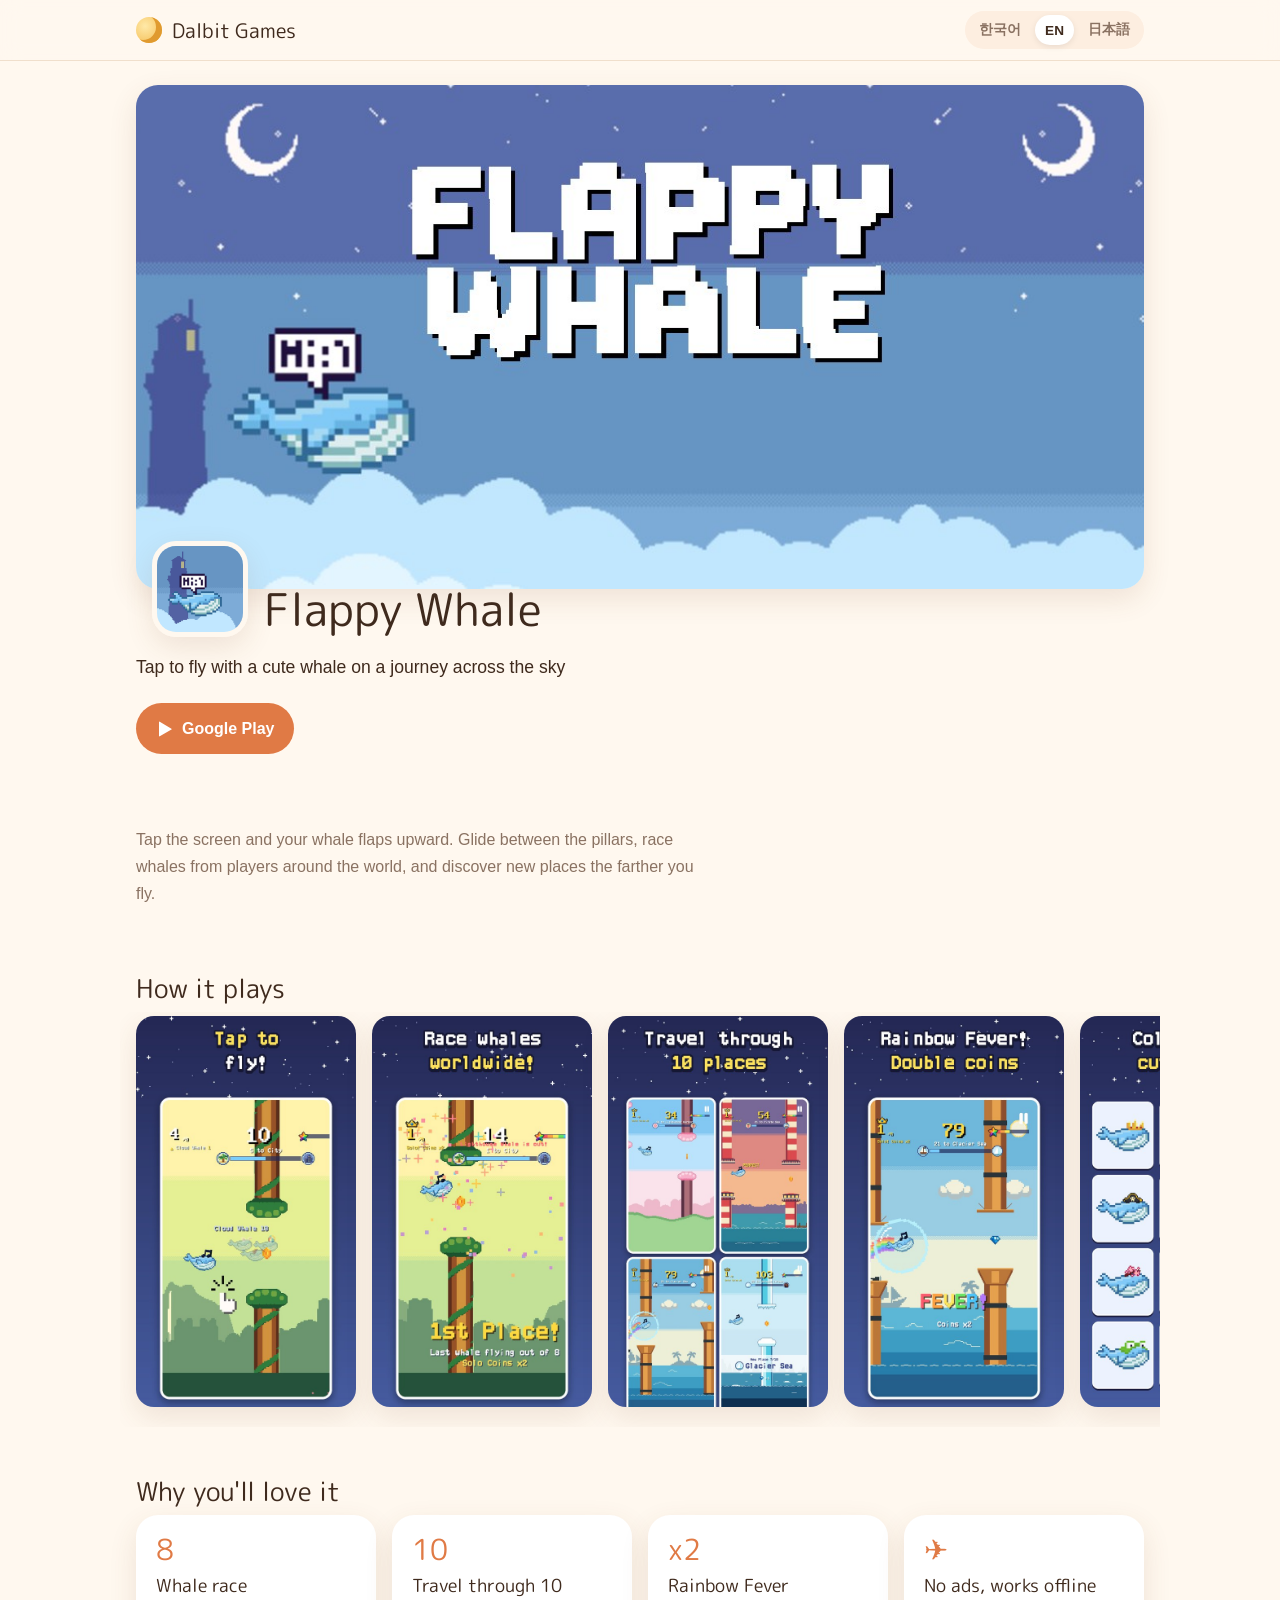
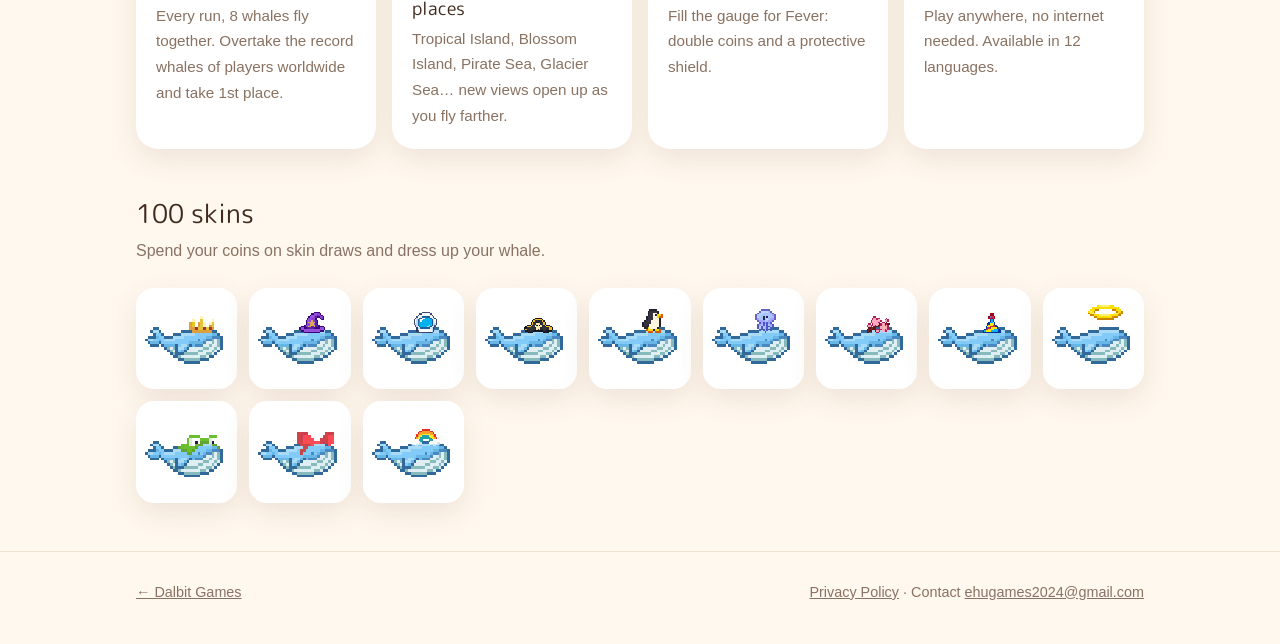
==== flappy-whale/index.html @ 242dcfde "2026.10.23" ====
<!doctype html>
<html lang="ko">
<head>
<meta charset="utf-8">
<meta name="viewport" content="width=device-width, initial-scale=1">
<title>난다고래 · Flappy Whale</title>
<meta name="description" content="톡 치면 날아오르는 귀여운 고래 게임. Tap to fly with a cute whale, race whales worldwide and collect 100 skins.">
<meta property="og:title" content="난다고래 · Flappy Whale">
<meta property="og:description" content="톡 치면 날아오르는 귀여운 고래 게임">
<meta property="og:image" content="https://dalbitgames2024.github.io/assets/games/whale-banner-en.jpg">
<meta property="og:type" content="website">
<link rel="icon" href="../assets/favicon.png">
<link rel="preconnect" href="https://fonts.googleapis.com">
<link rel="preconnect" href="https://fonts.gstatic.com" crossorigin>
<link href="https://fonts.googleapis.com/css2?family=Jua&family=M+PLUS+Rounded+1c:wght@700&display=swap" rel="stylesheet">
<link rel="stylesheet" href="../assets/site.css">
<style>
  /* 도트 그림이라 늘릴 때 흐려지지 않게 */
  .cats img { image-rendering: pixelated; }
</style>
<script>
window.I18N = {
  ko: {
    "page.title": "난다고래 · Flappy Whale",
    "studio": "달빛 게임즈",
    "name": "난다고래",
    "tag": "톡 치면 날아오르는 귀여운 고래와 하늘 여행",
    "play": "Google Play",
    "lead": "화면을 톡 치면 고래가 날아올라요. 기둥 사이를 지나며 전 세계 플레이어의 고래와 레이스하고, 멀리 날수록 새로운 장소가 나타나요.",
    "shots.title": "이렇게 놀아요",
    "f.title": "난다고래의 즐거움",
    "f1.t": "고래 떼 레이스", "f1.d": "매 판 8마리 고래가 함께 날아요. 전 세계 플레이어의 기록 고래를 추월해 1등을 차지하세요.",
    "f2.t": "10곳의 장소 여행", "f2.d": "열대 섬, 벚꽃 섬, 해적 바다, 빙하 바다… 멀리 갈수록 새로운 풍경이 열려요.",
    "f3.t": "무지개 피버", "f3.d": "게이지를 가득 채우면 피버! 코인 2배에 보호막까지.",
    "f4.t": "광고 없이, 오프라인으로", "f4.d": "인터넷이 없어도 할 수 있어요. 12개 언어 지원.",
    "skins.title": "스킨 100종",
    "skins.sub": "모은 코인으로 스킨을 뽑아 고래를 꾸며요.",
    "shot1": "톡 치면 날아올라요", "shot2": "고래 떼 레이스", "shot3": "10곳의 장소", "shot4": "무지개 피버", "shot5": "스킨 100종", "shot6": "결과와 랭킹",
    "back": "← 달빛 게임즈",
    "privacy": "개인정보처리방침",
    "contact": "문의"
  },
  en: {
    "page.title": "Flappy Whale · Tap to fly",
    "studio": "Dalbit Games",
    "name": "Flappy Whale",
    "tag": "Tap to fly with a cute whale on a journey across the sky",
    "play": "Google Play",
    "lead": "Tap the screen and your whale flaps upward. Glide between the pillars, race whales from players around the world, and discover new places the farther you fly.",
    "shots.title": "How it plays",
    "f.title": "Why you'll love it",
    "f1.t": "Whale race", "f1.d": "Every run, 8 whales fly together. Overtake the record whales of players worldwide and take 1st place.",
    "f2.t": "Travel through 10 places", "f2.d": "Tropical Island, Blossom Island, Pirate Sea, Glacier Sea… new views open up as you fly farther.",
    "f3.t": "Rainbow Fever", "f3.d": "Fill the gauge for Fever: double coins and a protective shield.",
    "f4.t": "No ads, works offline", "f4.d": "Play anywhere, no internet needed. Available in 12 languages.",
    "skins.title": "100 skins",
    "skins.sub": "Spend your coins on skin draws and dress up your whale.",
    "shot1": "Tap to fly", "shot2": "Whale race", "shot3": "10 places", "shot4": "Rainbow Fever", "shot5": "100 skins", "shot6": "Results and ranking",
    "back": "← Dalbit Games",
    "privacy": "Privacy Policy",
    "contact": "Contact"
  },
  ja: {
    "page.title": "Flappy Whale · タップで飛ぼう",
    "studio": "Dalbit Games",
    "name": "Flappy Whale",
    "tag": "タップで飛び上がるかわいいクジラと空の旅",
    "play": "Google Play",
    "lead": "画面をタップするとクジラが飛び上がります。柱の間をくぐり抜けて世界中のプレイヤーのクジラとレースし、遠くへ飛ぶほど新しい場所が現れます。",
    "shots.title": "あそびかた",
    "f.title": "Flappy Whale のたのしさ",
    "f1.t": "クジラの群れレース", "f1.d": "毎回8頭のクジラがいっしょに飛びます。世界中のプレイヤーの記録クジラを追い抜いて1位をめざそう。",
    "f2.t": "10か所をめぐる旅", "f2.d": "南の島、桜の島、海賊の海、氷河の海…遠くへ行くほど新しい景色が広がります。",
    "f3.t": "レインボーフィーバー", "f3.d": "ゲージが満タンになるとフィーバー！コイン2倍にシールドつき。",
    "f4.t": "広告なし、オフラインでも", "f4.d": "インターネットがなくても遊べます。12言語に対応。",
    "skins.title": "スキン100種類",
    "skins.sub": "集めたコインでスキンガチャを回して、クジラを着せ替えよう。",
    "shot1": "タップで飛ぶ", "shot2": "クジラの群れレース", "shot3": "10か所の場所", "shot4": "レインボーフィーバー", "shot5": "スキン100種類", "shot6": "結果とランキング",
    "back": "← Dalbit Games",
    "privacy": "プライバシーポリシー",
    "contact": "お問い合わせ"
  }
};
</script>
<script src="../assets/i18n.js" defer></script>
</head>
<body>
<header class="top">
  <div class="wrap">
    <a class="brand" href="../"><span class="moon" aria-hidden="true"></span><span data-i18n="studio">달빛 게임즈</span></a>
    <div class="langs" role="group" aria-label="Language">
      <button type="button" data-lang="ko" aria-pressed="true">한국어</button>
      <button type="button" data-lang="en" aria-pressed="false">EN</button>
      <button type="button" data-lang="ja" aria-pressed="false">日本語</button>
    </div>
  </div>
</header>

<main class="wrap">
  <section class="hero">
    <div class="art"><img src="../assets/games/whale-banner-ko.jpg" data-i18n-src="../assets/games/whale-banner-{lang}.jpg" data-i18n-langs="ko,en" alt="" width="1024" height="500"></div>
    <div class="title">
      <img class="icon" src="../assets/games/whale-icon.png" alt="" width="96" height="96">
      <h1 data-i18n="name">난다고래</h1>
    </div>
    <p class="tag" data-i18n="tag">톡 치면 날아오르는 귀여운 고래와 하늘 여행</p>
    <div class="cta">
      <a class="btn" href="https://play.google.com/store/apps/details?id=com.EHUGames.FlappyWhale"><svg viewBox="0 0 24 24" aria-hidden="true"><path fill="currentColor" d="M4 2.8v18.4c0 .5.5.8 1 .6l15.6-9a.7.7 0 0 0 0-1.2L5 2.2c-.5-.2-1 .1-1 .6Z"/></svg><span data-i18n="play">Google Play</span></a>
    </div>
  </section>

  <section class="section">
    <p class="lead" data-i18n="lead">화면을 톡 치면 고래가 날아올라요. 기둥 사이를 지나며 전 세계 플레이어의 고래와 레이스하고, 멀리 날수록 새로운 장소가 나타나요.</p>
  </section>

  <section class="section" style="padding-top:0">
    <h2 data-i18n="shots.title">이렇게 놀아요</h2>
    <div class="shots">
      <img src="shots/ko/1.jpg" data-i18n-src="shots/{lang}/1.jpg" data-i18n-langs="ko,en" data-i18n-alt="shot1" alt="톡 치면 날아올라요" width="540" height="960" loading="lazy">
      <img src="shots/ko/2.jpg" data-i18n-src="shots/{lang}/2.jpg" data-i18n-langs="ko,en" data-i18n-alt="shot2" alt="고래 떼 레이스" width="540" height="960" loading="lazy">
      <img src="shots/ko/3.jpg" data-i18n-src="shots/{lang}/3.jpg" data-i18n-langs="ko,en" data-i18n-alt="shot3" alt="10곳의 장소" width="540" height="960" loading="lazy">
      <img src="shots/ko/4.jpg" data-i18n-src="shots/{lang}/4.jpg" data-i18n-langs="ko,en" data-i18n-alt="shot4" alt="무지개 피버" width="540" height="960" loading="lazy">
      <img src="shots/ko/5.jpg" data-i18n-src="shots/{lang}/5.jpg" data-i18n-langs="ko,en" data-i18n-alt="shot5" alt="스킨 100종" width="540" height="960" loading="lazy">
      <img src="shots/ko/6.jpg" data-i18n-src="shots/{lang}/6.jpg" data-i18n-langs="ko,en" data-i18n-alt="shot6" alt="결과와 랭킹" width="540" height="960" loading="lazy">
    </div>
  </section>

  <section class="section" style="padding-top:0">
    <h2 data-i18n="f.title">난다고래의 즐거움</h2>
    <div class="features">
      <div class="feature"><div class="num">8</div><h3 data-i18n="f1.t">고래 떼 레이스</h3><p data-i18n="f1.d">매 판 8마리 고래가 함께 날아요. 전 세계 플레이어의 기록 고래를 추월해 1등을 차지하세요.</p></div>
      <div class="feature"><div class="num">10</div><h3 data-i18n="f2.t">10곳의 장소 여행</h3><p data-i18n="f2.d">열대 섬, 벚꽃 섬, 해적 바다, 빙하 바다… 멀리 갈수록 새로운 풍경이 열려요.</p></div>
      <div class="feature"><div class="num">x2</div><h3 data-i18n="f3.t">무지개 피버</h3><p data-i18n="f3.d">게이지를 가득 채우면 피버! 코인 2배에 보호막까지.</p></div>
      <div class="feature"><div class="num">✈</div><h3 data-i18n="f4.t">광고 없이, 오프라인으로</h3><p data-i18n="f4.d">인터넷이 없어도 할 수 있어요. 12개 언어 지원.</p></div>
    </div>
  </section>

  <section class="section" style="padding-top:0">
    <h2 data-i18n="skins.title">스킨 100종</h2>
    <p class="sub" data-i18n="skins.sub">모은 코인으로 스킨을 뽑아 고래를 꾸며요.</p>
    <div class="cats">
      <img src="skins/crown.png" alt="" loading="lazy">
      <img src="skins/wizardhat.png" alt="" loading="lazy">
      <img src="skins/astronaut.png" alt="" loading="lazy">
      <img src="skins/piratehat.png" alt="" loading="lazy">
      <img src="skins/penguin.png" alt="" loading="lazy">
      <img src="skins/jellyfish.png" alt="" loading="lazy">
      <img src="skins/cherryblossom.png" alt="" loading="lazy">
      <img src="skins/partyhat.png" alt="" loading="lazy">
      <img src="skins/halo.png" alt="" loading="lazy">
      <img src="skins/frog.png" alt="" loading="lazy">
      <img src="skins/ribbon1.png" alt="" loading="lazy">
      <img src="skins/rainbow.png" alt="" loading="lazy">
    </div>
  </section>
</main>

<footer class="foot">
  <div class="wrap">
    <a href="../" data-i18n="back">← 달빛 게임즈</a>
    <span><a href="privacy/" data-i18n="privacy">개인정보처리방침</a> · <span data-i18n="contact">문의</span> <a href="mailto:ehugames2024@gmail.com">ehugames2024@gmail.com</a></span>
  </div>
</footer>
</body>
</html>
---- assets/site.css ----
/* 달빛 게임즈 사이트 공통 스타일. 색은 :root 토큰만 바꾸면 전체가 따라간다. */
:root {
  --bg: #fff8ef;
  --bg-soft: #fdeee0;
  --card: #ffffff;
  --fg: #3f2a1d;
  --muted: #8a7262;
  --line: #f0dfcc;
  --accent: #e07a45;
  --accent-fg: #ffffff;
  --pink: #f6cfc6;
  --shadow: 0 10px 28px rgba(120, 72, 40, 0.12);
  --radius: 22px;
  --font-head: "Jua", "M PLUS Rounded 1c", system-ui, sans-serif;
  --font-body: -apple-system, "Segoe UI", "Apple SD Gothic Neo", "Malgun Gothic", "Hiragino Sans", "Yu Gothic", sans-serif;
}
@media (prefers-color-scheme: dark) {
  :root {
    --bg: #1d1713;
    --bg-soft: #261e19;
    --card: #2b221c;
    --fg: #f3e7da;
    --muted: #b9a593;
    --line: #3b2f27;
    --accent: #f0915e;
    --accent-fg: #2a1a10;
    --pink: #5a3a35;
    --shadow: 0 10px 28px rgba(0, 0, 0, 0.35);
  }
}
html:lang(ja) { --font-head: "M PLUS Rounded 1c", system-ui, sans-serif; }
html:lang(en) { --font-head: "M PLUS Rounded 1c", "Jua", system-ui, sans-serif; }

* { box-sizing: border-box; }
html { -webkit-text-size-adjust: 100%; }
body {
  margin: 0;
  background: var(--bg);
  color: var(--fg);
  font: 16px/1.7 var(--font-body);
}
/* width/height 속성은 레이아웃 흔들림 방지용으로만 쓰고, 실제 높이는 비율(aspect-ratio)이나 원본 비율을 따른다 */
img { max-width: 100%; height: auto; display: block; }
a { color: var(--accent); }
.wrap { max-width: 1040px; margin: 0 auto; padding: 0 16px; }

/* 상단 바 */
.top { position: sticky; top: 0; z-index: 10; background: color-mix(in srgb, var(--bg) 88%, transparent); backdrop-filter: blur(10px); border-bottom: 1px solid var(--line); }
.top .wrap { display: flex; align-items: center; justify-content: space-between; height: 60px; gap: 12px; }
.brand { display: flex; align-items: center; gap: 10px; font-family: var(--font-head); font-size: 1.25rem; color: var(--fg); text-decoration: none; white-space: nowrap; }
.brand .moon { width: 26px; height: 26px; border-radius: 50%; background: radial-gradient(circle at 35% 35%, #ffe9a8, #f3b84a); box-shadow: inset -6px -3px 0 0 #e09a2f; flex: none; }
.langs { display: flex; gap: 4px; background: var(--bg-soft); padding: 4px; border-radius: 999px; }
.langs button { border: 0; background: none; color: var(--muted); font: 600 0.85rem var(--font-body); padding: 6px 10px; border-radius: 999px; cursor: pointer; }
.langs button[aria-pressed="true"] { background: var(--card); color: var(--fg); box-shadow: 0 2px 6px rgba(0, 0, 0, 0.08); }

h1, h2, h3 { font-family: var(--font-head); font-weight: 400; line-height: 1.25; margin: 0; }
.section { padding: 48px 0; }
.section h2 { font-size: 1.6rem; margin-bottom: 8px; }
.section .sub { color: var(--muted); margin: 0 0 24px; }

/* 버튼 */
.btn { display: inline-flex; align-items: center; gap: 8px; padding: 12px 20px; border-radius: 999px; font-weight: 700; text-decoration: none; background: var(--accent); color: var(--accent-fg); border: 0; }
.btn.ghost { background: var(--bg-soft); color: var(--fg); }
.btn[aria-disabled="true"] { background: var(--line); color: var(--muted); cursor: default; }
.btn svg { width: 18px; height: 18px; flex: none; }

/* 첫 페이지 소개 */
.intro { padding: 56px 0 24px; text-align: center; }
.intro h1 { font-size: clamp(2rem, 6vw, 3rem); }
.intro p { color: var(--muted); margin: 12px auto 0; max-width: 32em; }

/* 게임 카드 */
.games { display: grid; grid-template-columns: repeat(auto-fill, minmax(290px, 1fr)); gap: 24px; padding: 24px 0 64px; }
.game { background: var(--card); border-radius: var(--radius); overflow: hidden; box-shadow: var(--shadow); display: flex; flex-direction: column; }
.game .banner { aspect-ratio: 1024 / 500; width: 100%; object-fit: cover; background: var(--bg-soft); }
.game .body { padding: 0 20px 20px; display: flex; flex-direction: column; gap: 10px; flex: 1; }
/* 아이콘만 배너에 걸치고, 제목은 배너 아래에서 시작해 길어지면 아래로 늘어난다 */
.game .head { display: flex; align-items: flex-start; gap: 12px; margin-top: -28px; }
.game .icon { width: 72px; height: 72px; border-radius: 18px; border: 4px solid var(--card); background: var(--card); box-shadow: 0 4px 12px rgba(0, 0, 0, 0.12); flex: none; }
.game h3 { font-size: 1.3rem; padding-top: 34px; }
.game p { margin: 0; color: var(--muted); font-size: 0.95rem; flex: 1; }
.game .links { display: flex; flex-wrap: wrap; gap: 8px; align-items: center; }
.game .links .small { font-size: 0.85rem; color: var(--muted); }
.badge { display: inline-block; font: 700 0.75rem var(--font-body); padding: 3px 10px; border-radius: 999px; background: var(--pink); color: var(--fg); vertical-align: middle; }

/* 정리냥 소개 */
.hero { padding: 24px 0 8px; }
.hero .art { border-radius: var(--radius); overflow: hidden; box-shadow: var(--shadow); aspect-ratio: 2 / 1; }
.hero .art img { width: 100%; height: 100%; object-fit: cover; }
.hero .title { display: flex; align-items: center; gap: 16px; margin-top: -48px; padding: 0 16px; position: relative; }
.hero .title .icon { width: 96px; height: 96px; border-radius: 24px; border: 5px solid var(--bg); box-shadow: var(--shadow); flex: none; }
.hero .title h1 { font-size: clamp(1.9rem, 6vw, 2.8rem); margin-top: 40px; }
.hero .tag { font-size: 1.1rem; margin: 16px 0 20px; }
.hero .cta { display: flex; flex-wrap: wrap; gap: 10px; align-items: center; }
.lead { max-width: 36em; color: var(--muted); }

.shots { display: flex; gap: 16px; overflow-x: auto; scroll-snap-type: x mandatory; padding: 4px 16px 20px; margin: 0 -16px; }
.shots img { width: 220px; aspect-ratio: 9 / 16; border-radius: 18px; box-shadow: var(--shadow); scroll-snap-align: center; flex: none; background: var(--bg-soft); }

.features { display: grid; grid-template-columns: repeat(auto-fill, minmax(220px, 1fr)); gap: 16px; }
.feature { background: var(--card); border-radius: var(--radius); padding: 20px; box-shadow: var(--shadow); }
.feature .num { font-family: var(--font-head); font-size: 1.8rem; color: var(--accent); line-height: 1; }
.feature h3 { font-size: 1.15rem; margin: 10px 0 6px; }
.feature p { margin: 0; color: var(--muted); font-size: 0.95rem; }

.cats { display: grid; grid-template-columns: repeat(auto-fill, minmax(96px, 1fr)); gap: 12px; }
.cats img { width: 100%; aspect-ratio: 1; object-fit: contain; background: var(--card); border-radius: 18px; padding: 6px; box-shadow: var(--shadow); }

/* 아래 */
.foot { border-top: 1px solid var(--line); padding: 28px 0 40px; color: var(--muted); font-size: 0.9rem; }
.foot .wrap { display: flex; flex-wrap: wrap; gap: 8px 20px; justify-content: space-between; }
.foot a { color: var(--muted); }

@media (max-width: 520px) {
  .hero .title { margin-top: -36px; padding: 0 8px; }
  .hero .title .icon { width: 76px; height: 76px; border-radius: 20px; }
  .hero .title h1 { margin-top: 30px; }
  .shots img { width: 180px; }
}
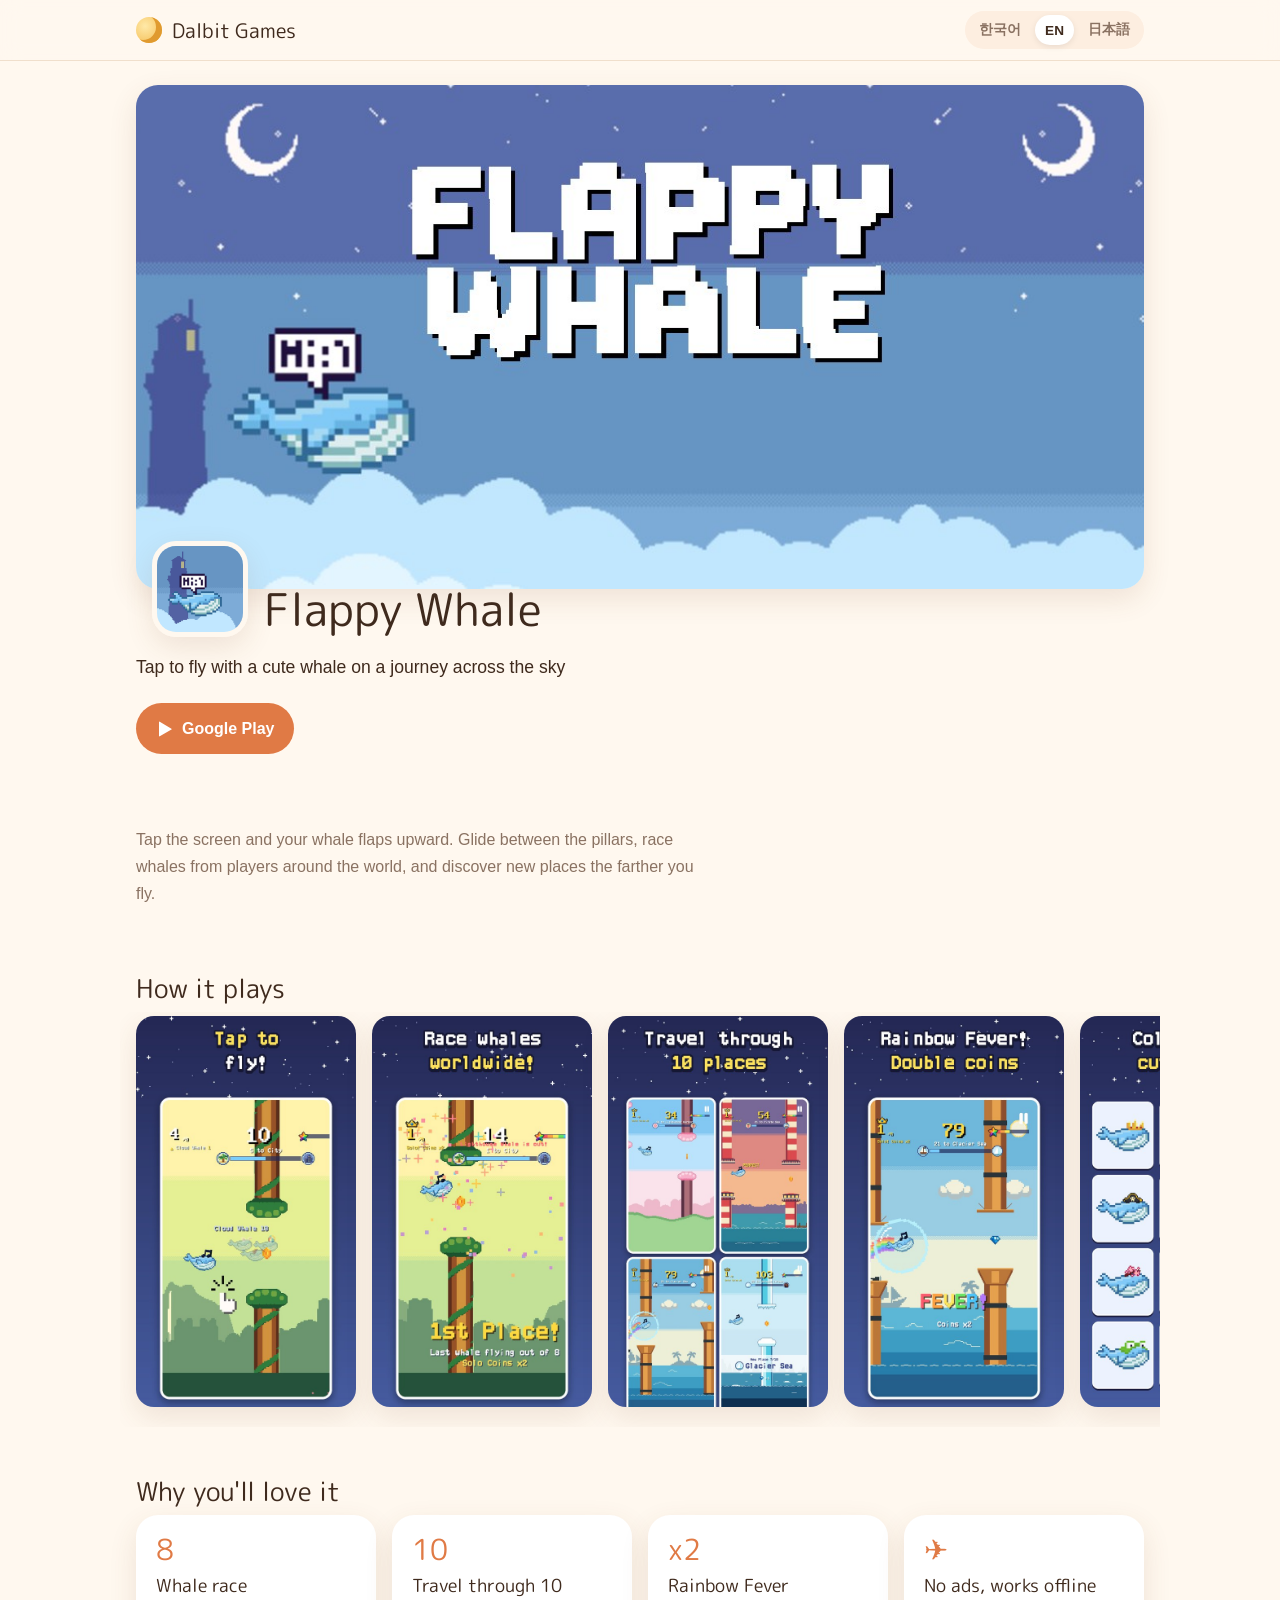
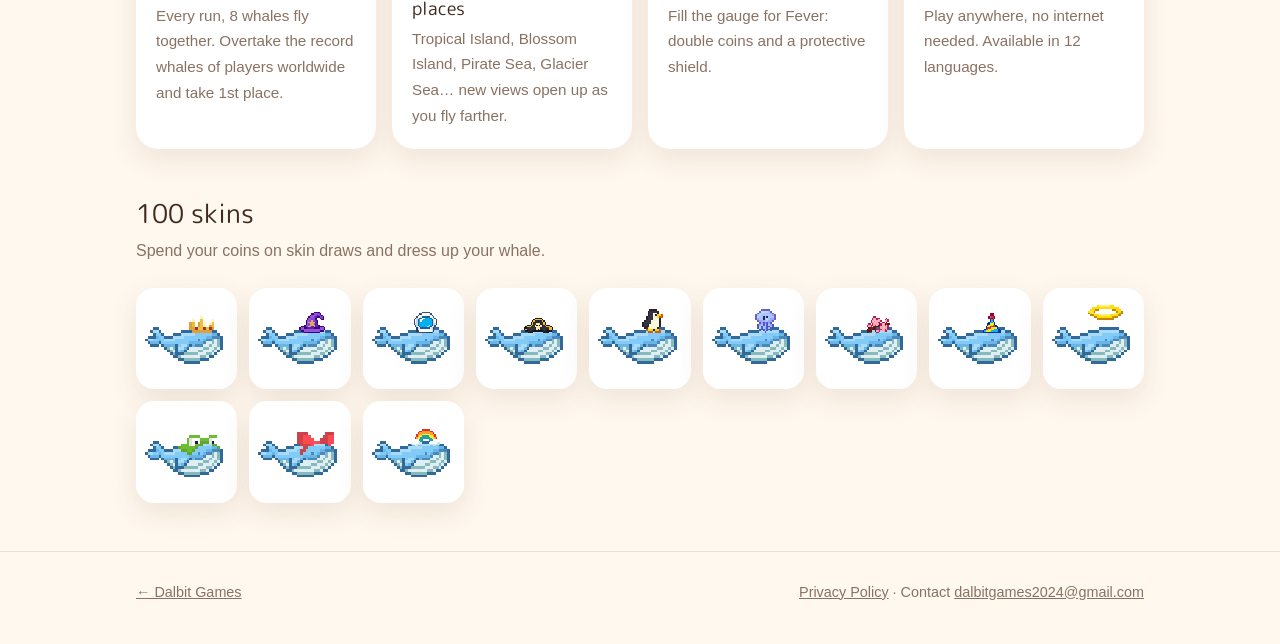
==== commit 808ce72d: "난다고래: 문의 메일 dalbitgames2024@gmail.com, 개인정보처리방침에 클라우드 저장(Play 게임즈 저장된 게임)·단지 알림 추가, 시행일 2026-10-24 C" ====
--- a/flappy-whale/index.html
+++ b/flappy-whale/index.html
@@ -158,7 +158,7 @@
 <footer class="foot">
   <div class="wrap">
     <a href="../" data-i18n="back">← 달빛 게임즈</a>
-    <span><a href="privacy/" data-i18n="privacy">개인정보처리방침</a> · <span data-i18n="contact">문의</span> <a href="mailto:ehugames2024@gmail.com">ehugames2024@gmail.com</a></span>
+    <span><a href="privacy/" data-i18n="privacy">개인정보처리방침</a> · <span data-i18n="contact">문의</span> <a href="mailto:dalbitgames2024@gmail.com">dalbitgames2024@gmail.com</a></span>
   </div>
 </footer>
 </body>
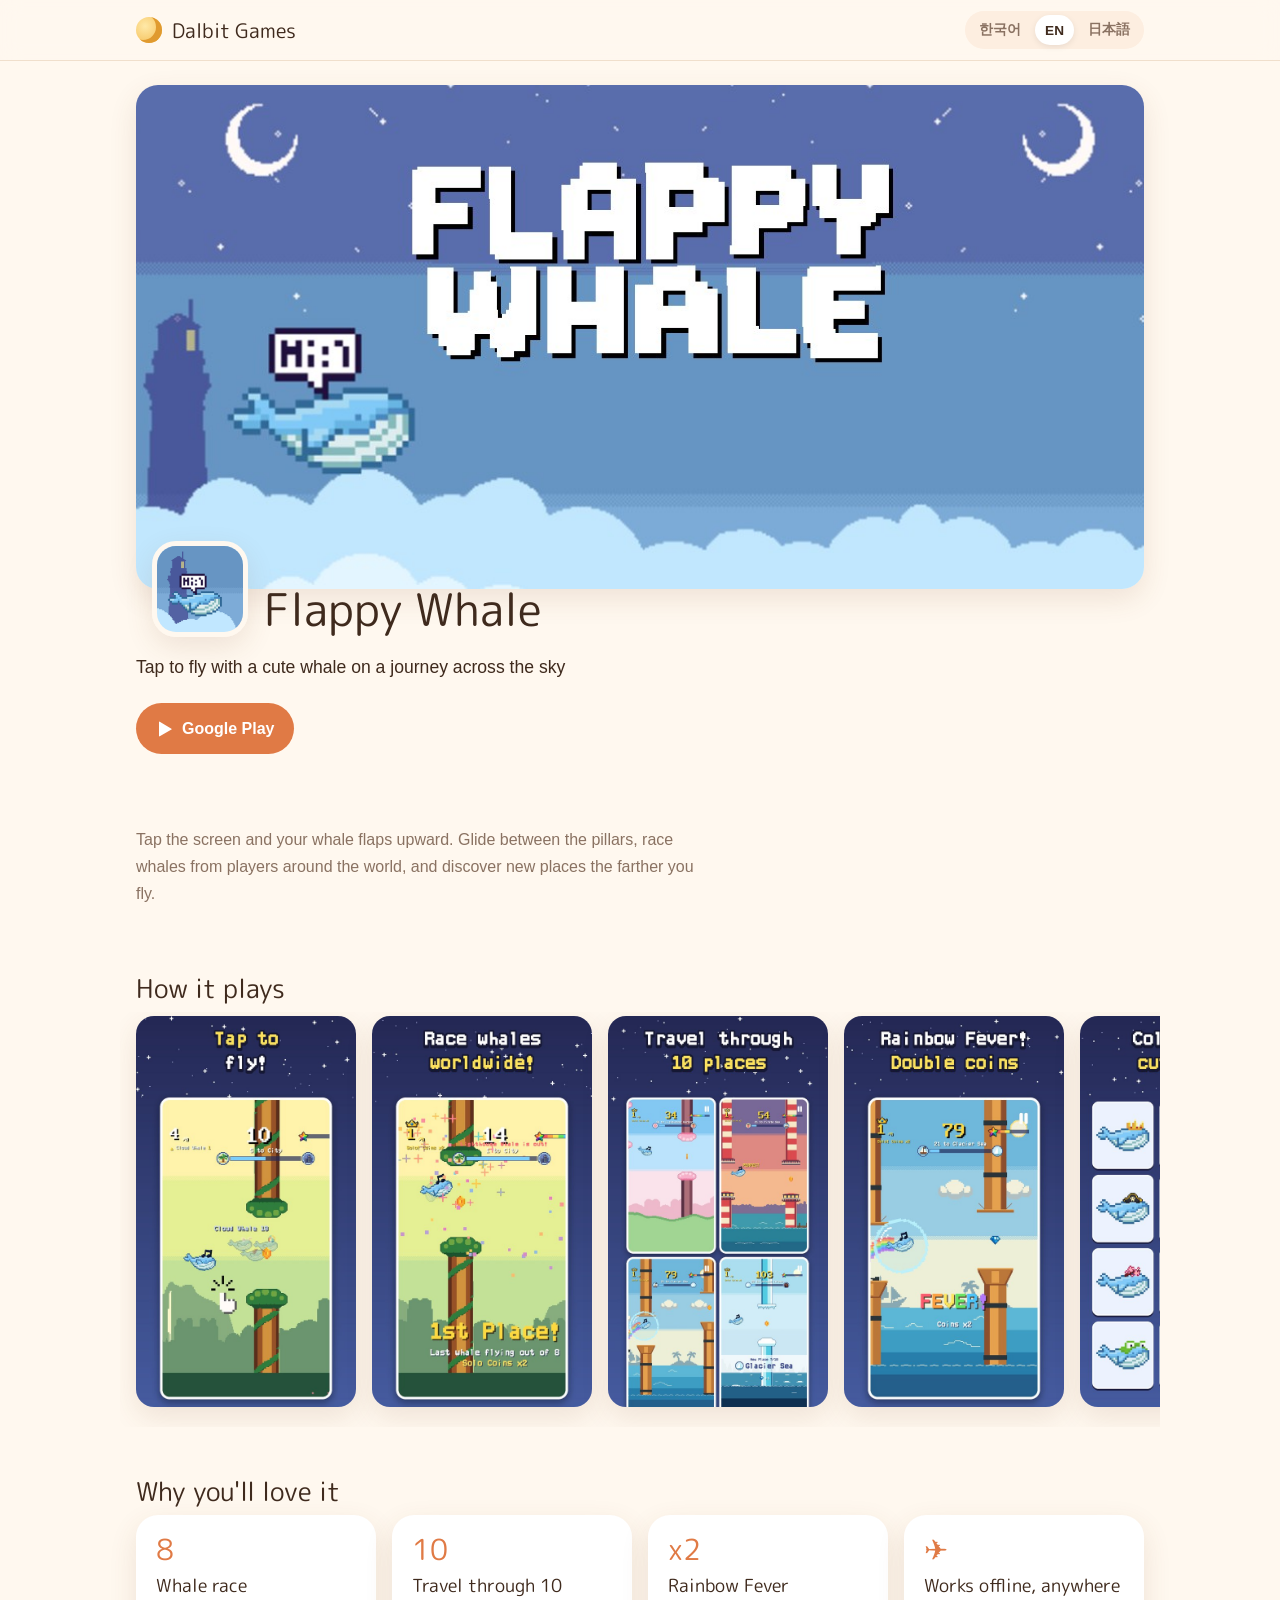
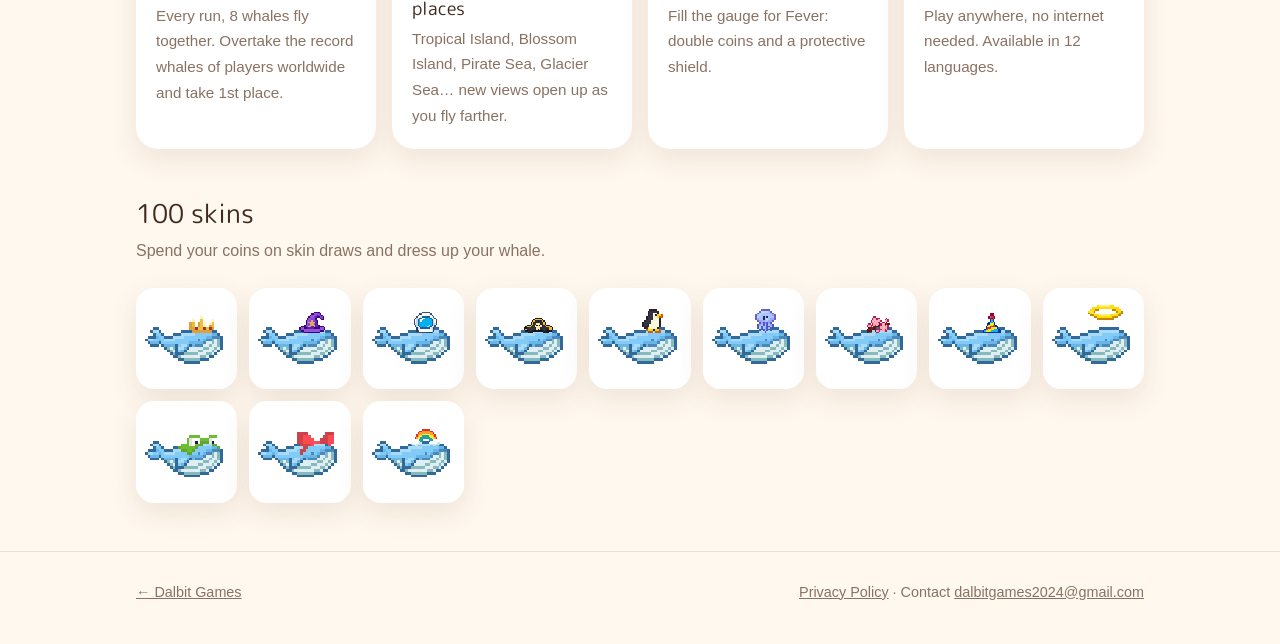
==== commit 4606934d: "난다고래: 개인정보처리방침에 광고(AdMob·Unity Ads, 유럽 동의·광고 개인정보)·Firebase 애널리틱스(앱 사용 기록·기기 정보·광고 ID, 최대 14개월 보관) 추" ====
--- a/flappy-whale/index.html
+++ b/flappy-whale/index.html
@@ -32,7 +32,7 @@
     "f1.t": "고래 떼 레이스", "f1.d": "매 판 8마리 고래가 함께 날아요. 전 세계 플레이어의 기록 고래를 추월해 1등을 차지하세요.",
     "f2.t": "10곳의 장소 여행", "f2.d": "열대 섬, 벚꽃 섬, 해적 바다, 빙하 바다… 멀리 갈수록 새로운 풍경이 열려요.",
     "f3.t": "무지개 피버", "f3.d": "게이지를 가득 채우면 피버! 코인 2배에 보호막까지.",
-    "f4.t": "광고 없이, 오프라인으로", "f4.d": "인터넷이 없어도 할 수 있어요. 12개 언어 지원.",
+    "f4.t": "오프라인으로 어디서나", "f4.d": "인터넷이 없어도 할 수 있어요. 12개 언어 지원.",
     "skins.title": "스킨 100종",
     "skins.sub": "모은 코인으로 스킨을 뽑아 고래를 꾸며요.",
     "shot1": "톡 치면 날아올라요", "shot2": "고래 떼 레이스", "shot3": "10곳의 장소", "shot4": "무지개 피버", "shot5": "스킨 100종", "shot6": "결과와 랭킹",
@@ -52,7 +52,7 @@
     "f1.t": "Whale race", "f1.d": "Every run, 8 whales fly together. Overtake the record whales of players worldwide and take 1st place.",
     "f2.t": "Travel through 10 places", "f2.d": "Tropical Island, Blossom Island, Pirate Sea, Glacier Sea… new views open up as you fly farther.",
     "f3.t": "Rainbow Fever", "f3.d": "Fill the gauge for Fever: double coins and a protective shield.",
-    "f4.t": "No ads, works offline", "f4.d": "Play anywhere, no internet needed. Available in 12 languages.",
+    "f4.t": "Works offline, anywhere", "f4.d": "Play anywhere, no internet needed. Available in 12 languages.",
     "skins.title": "100 skins",
     "skins.sub": "Spend your coins on skin draws and dress up your whale.",
     "shot1": "Tap to fly", "shot2": "Whale race", "shot3": "10 places", "shot4": "Rainbow Fever", "shot5": "100 skins", "shot6": "Results and ranking",
@@ -72,7 +72,7 @@
     "f1.t": "クジラの群れレース", "f1.d": "毎回8頭のクジラがいっしょに飛びます。世界中のプレイヤーの記録クジラを追い抜いて1位をめざそう。",
     "f2.t": "10か所をめぐる旅", "f2.d": "南の島、桜の島、海賊の海、氷河の海…遠くへ行くほど新しい景色が広がります。",
     "f3.t": "レインボーフィーバー", "f3.d": "ゲージが満タンになるとフィーバー！コイン2倍にシールドつき。",
-    "f4.t": "広告なし、オフラインでも", "f4.d": "インターネットがなくても遊べます。12言語に対応。",
+    "f4.t": "オフラインでどこでも", "f4.d": "インターネットがなくても遊べます。12言語に対応。",
     "skins.title": "スキン100種類",
     "skins.sub": "集めたコインでスキンガチャを回して、クジラを着せ替えよう。",
     "shot1": "タップで飛ぶ", "shot2": "クジラの群れレース", "shot3": "10か所の場所", "shot4": "レインボーフィーバー", "shot5": "スキン100種類", "shot6": "結果とランキング",
@@ -131,7 +131,7 @@
       <div class="feature"><div class="num">8</div><h3 data-i18n="f1.t">고래 떼 레이스</h3><p data-i18n="f1.d">매 판 8마리 고래가 함께 날아요. 전 세계 플레이어의 기록 고래를 추월해 1등을 차지하세요.</p></div>
       <div class="feature"><div class="num">10</div><h3 data-i18n="f2.t">10곳의 장소 여행</h3><p data-i18n="f2.d">열대 섬, 벚꽃 섬, 해적 바다, 빙하 바다… 멀리 갈수록 새로운 풍경이 열려요.</p></div>
       <div class="feature"><div class="num">x2</div><h3 data-i18n="f3.t">무지개 피버</h3><p data-i18n="f3.d">게이지를 가득 채우면 피버! 코인 2배에 보호막까지.</p></div>
-      <div class="feature"><div class="num">✈</div><h3 data-i18n="f4.t">광고 없이, 오프라인으로</h3><p data-i18n="f4.d">인터넷이 없어도 할 수 있어요. 12개 언어 지원.</p></div>
+      <div class="feature"><div class="num">✈</div><h3 data-i18n="f4.t">오프라인으로 어디서나</h3><p data-i18n="f4.d">인터넷이 없어도 할 수 있어요. 12개 언어 지원.</p></div>
     </div>
   </section>
 
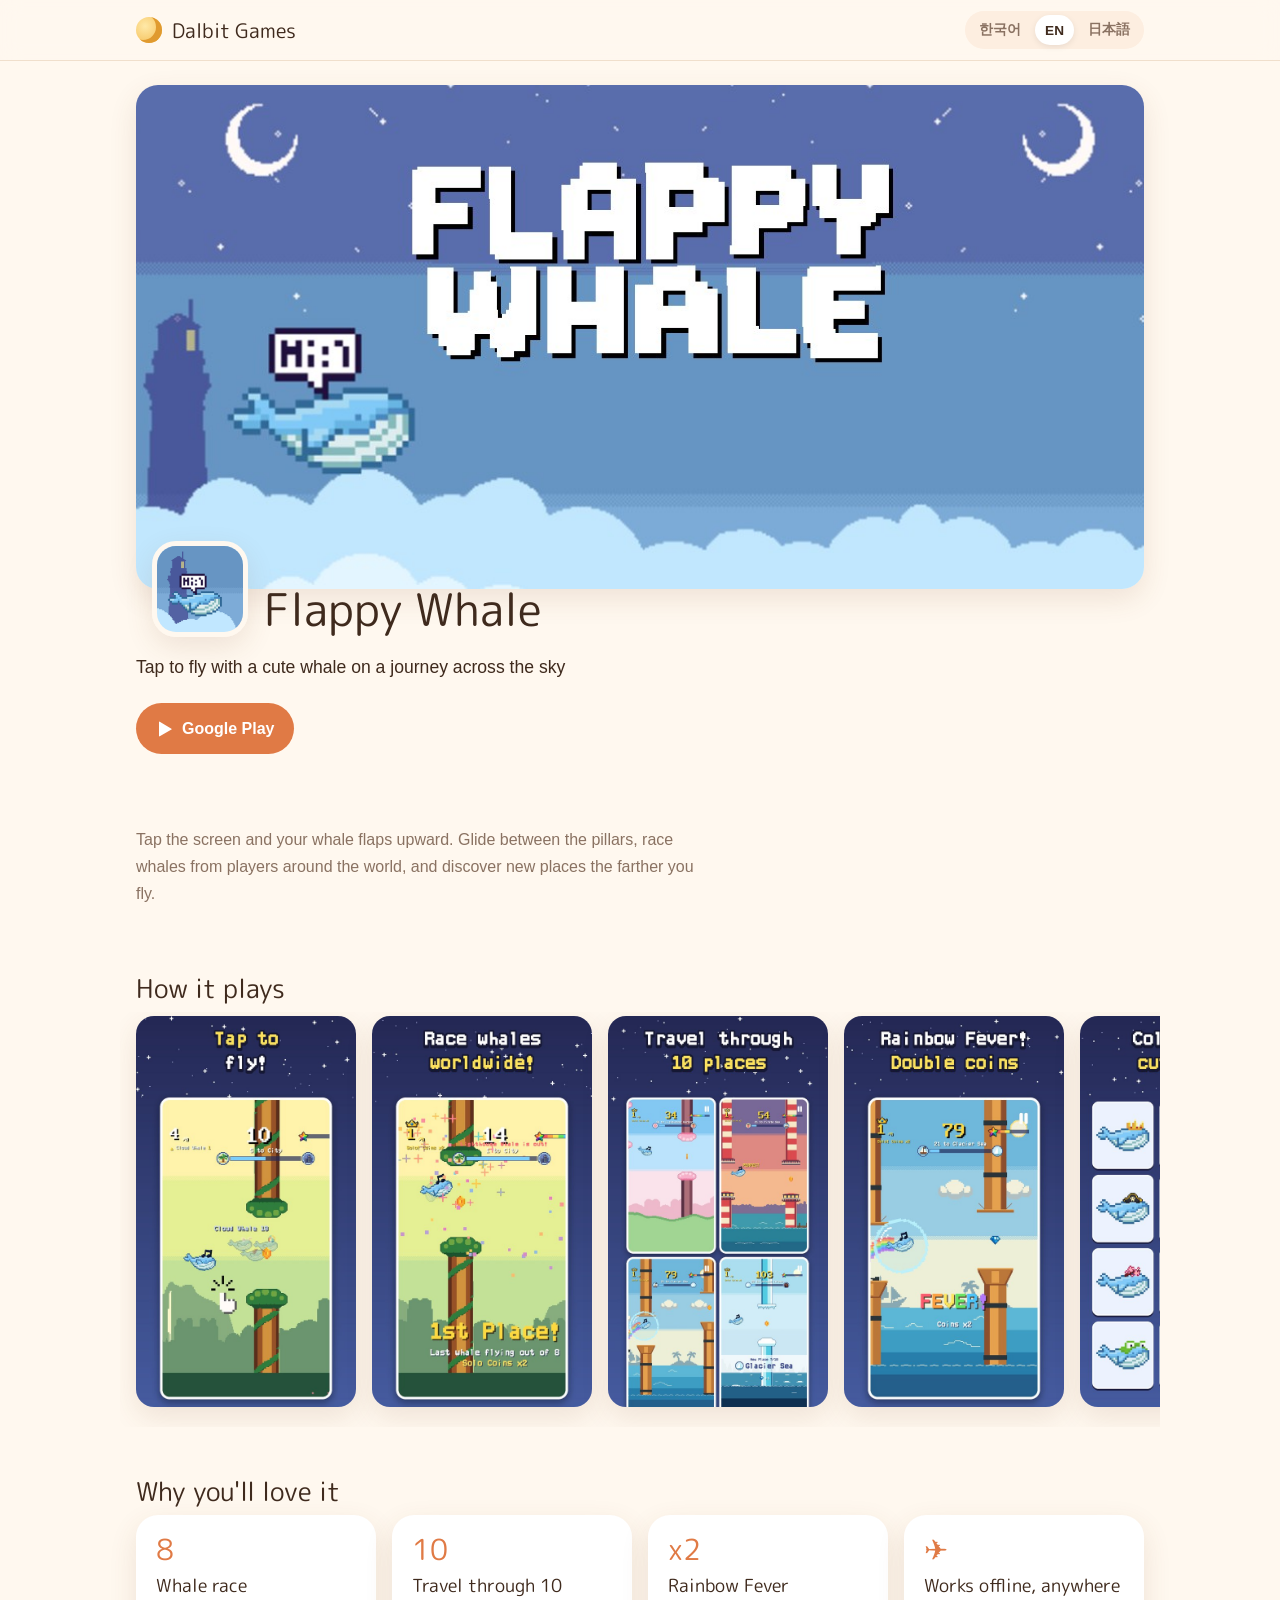
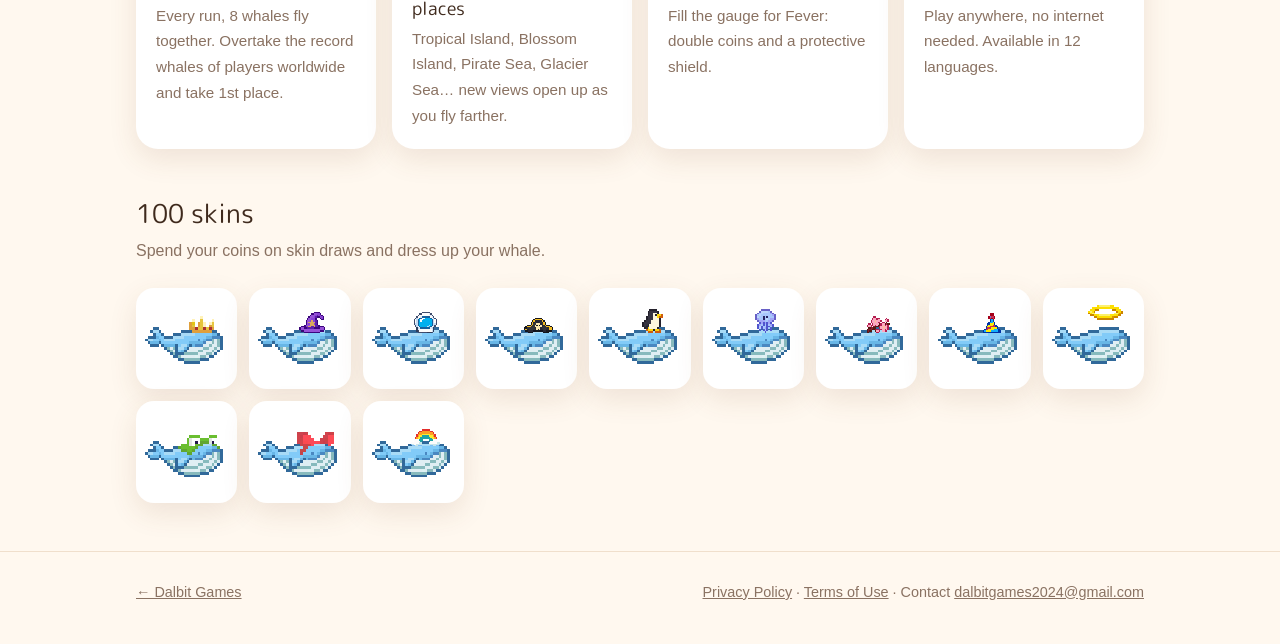
==== commit 7e67c911: "난다고래: 이용약관 페이지(한·영·일, 시행일 2026-11-09) 추가, 소개 페이지 하단과 첫 화면 카드에 이용약관 링크 Co-Authored-By: Claude Opus 5." ====
--- a/flappy-whale/index.html
+++ b/flappy-whale/index.html
@@ -38,6 +38,7 @@
     "shot1": "톡 치면 날아올라요", "shot2": "고래 떼 레이스", "shot3": "10곳의 장소", "shot4": "무지개 피버", "shot5": "스킨 100종", "shot6": "결과와 랭킹",
     "back": "← 달빛 게임즈",
     "privacy": "개인정보처리방침",
+    "terms": "이용약관",
     "contact": "문의"
   },
   en: {
@@ -58,6 +59,7 @@
     "shot1": "Tap to fly", "shot2": "Whale race", "shot3": "10 places", "shot4": "Rainbow Fever", "shot5": "100 skins", "shot6": "Results and ranking",
     "back": "← Dalbit Games",
     "privacy": "Privacy Policy",
+    "terms": "Terms of Use",
     "contact": "Contact"
   },
   ja: {
@@ -78,6 +80,7 @@
     "shot1": "タップで飛ぶ", "shot2": "クジラの群れレース", "shot3": "10か所の場所", "shot4": "レインボーフィーバー", "shot5": "スキン100種類", "shot6": "結果とランキング",
     "back": "← Dalbit Games",
     "privacy": "プライバシーポリシー",
+    "terms": "利用規約",
     "contact": "お問い合わせ"
   }
 };
@@ -158,7 +161,7 @@
 <footer class="foot">
   <div class="wrap">
     <a href="../" data-i18n="back">← 달빛 게임즈</a>
-    <span><a href="privacy/" data-i18n="privacy">개인정보처리방침</a> · <span data-i18n="contact">문의</span> <a href="mailto:dalbitgames2024@gmail.com">dalbitgames2024@gmail.com</a></span>
+    <span><a href="privacy/" data-i18n="privacy">개인정보처리방침</a> · <a href="terms/" data-i18n="terms">이용약관</a> · <span data-i18n="contact">문의</span> <a href="mailto:dalbitgames2024@gmail.com">dalbitgames2024@gmail.com</a></span>
   </div>
 </footer>
 </body>
